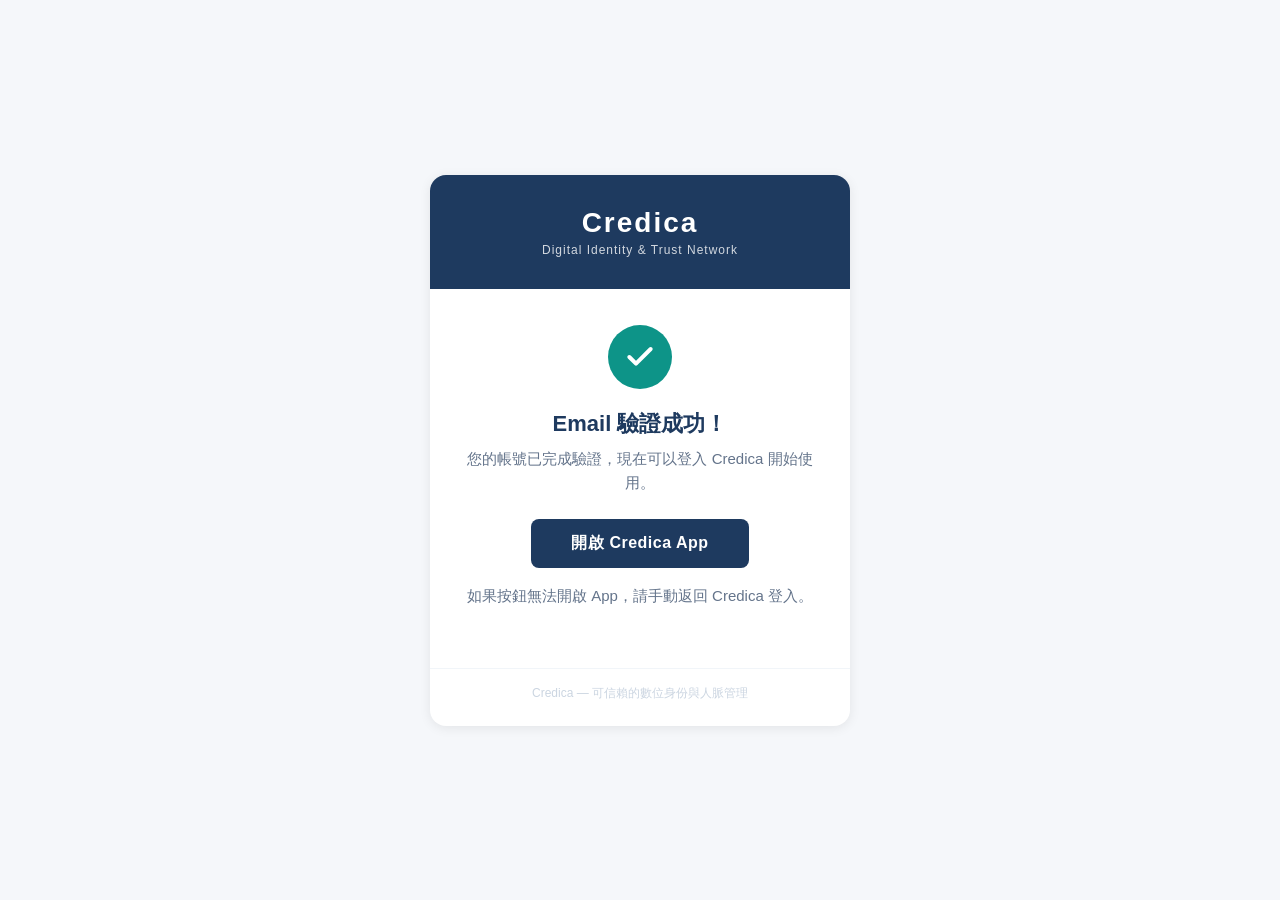
==== auth/index.html @ 1390ebeb "feat: add email verification success page Add /auth/verified page that shows confirmation message af" ====
<!DOCTYPE html>
<html lang="zh-TW">
<head>
  <meta charset="UTF-8">
  <meta name="viewport" content="width=device-width, initial-scale=1.0">
  <title>Credica — 驗證成功</title>
  <style>
    * { margin: 0; padding: 0; box-sizing: border-box; }
    body {
      font-family: -apple-system, BlinkMacSystemFont, 'Segoe UI', Roboto, sans-serif;
      background-color: #f5f7fa;
      display: flex;
      align-items: center;
      justify-content: center;
      min-height: 100vh;
      padding: 24px;
    }
    .card {
      background: #fff;
      border-radius: 16px;
      box-shadow: 0 2px 12px rgba(0,0,0,0.08);
      max-width: 420px;
      width: 100%;
      overflow: hidden;
      text-align: center;
    }
    .header {
      background-color: #1E3A5F;
      padding: 32px 24px;
    }
    .header h1 {
      color: #fff;
      font-size: 28px;
      font-weight: 700;
      letter-spacing: 2px;
    }
    .header p {
      color: rgba(255,255,255,0.8);
      font-size: 12px;
      margin-top: 4px;
      letter-spacing: 1px;
    }
    .body {
      padding: 36px 32px;
    }
    .check-icon {
      width: 64px;
      height: 64px;
      background-color: #0D9488;
      border-radius: 50%;
      display: flex;
      align-items: center;
      justify-content: center;
      margin: 0 auto 20px;
    }
    .check-icon svg {
      width: 32px;
      height: 32px;
      fill: none;
      stroke: #fff;
      stroke-width: 3;
      stroke-linecap: round;
      stroke-linejoin: round;
    }
    .body h2 {
      font-size: 22px;
      font-weight: 600;
      color: #1E3A5F;
      margin-bottom: 8px;
    }
    .body p {
      font-size: 15px;
      color: #64748b;
      line-height: 1.6;
      margin-bottom: 24px;
    }
    .open-app-btn {
      display: inline-block;
      background-color: #1E3A5F;
      color: #fff;
      text-decoration: none;
      font-size: 16px;
      font-weight: 600;
      padding: 14px 40px;
      border-radius: 8px;
      letter-spacing: 0.5px;
      transition: opacity 0.2s;
    }
    .open-app-btn:hover { opacity: 0.9; }
    .hint {
      font-size: 13px;
      color: #94a3b8;
      margin-top: 16px;
    }
    .footer {
      padding: 16px 32px 24px;
      border-top: 1px solid #f1f5f9;
      font-size: 12px;
      color: #cbd5e1;
    }
  </style>
</head>
<body>
  <div class="card">
    <div class="header">
      <h1>Credica</h1>
      <p>Digital Identity & Trust Network</p>
    </div>
    <div class="body">
      <div class="check-icon">
        <svg viewBox="0 0 24 24"><polyline points="20 6 9 17 4 12"/></svg>
      </div>
      <h2>Email 驗證成功！</h2>
      <p>您的帳號已完成驗證，現在可以登入 Credica 開始使用。</p>
      <a class="open-app-btn" href="io.supabase.credica://login-callback/">開啟 Credica App</a>
      <p class="hint">如果按鈕無法開啟 App，請手動返回 Credica 登入。</p>
    </div>
    <div class="footer">
      Credica — 可信賴的數位身份與人脈管理
    </div>
  </div>
</body>
</html>
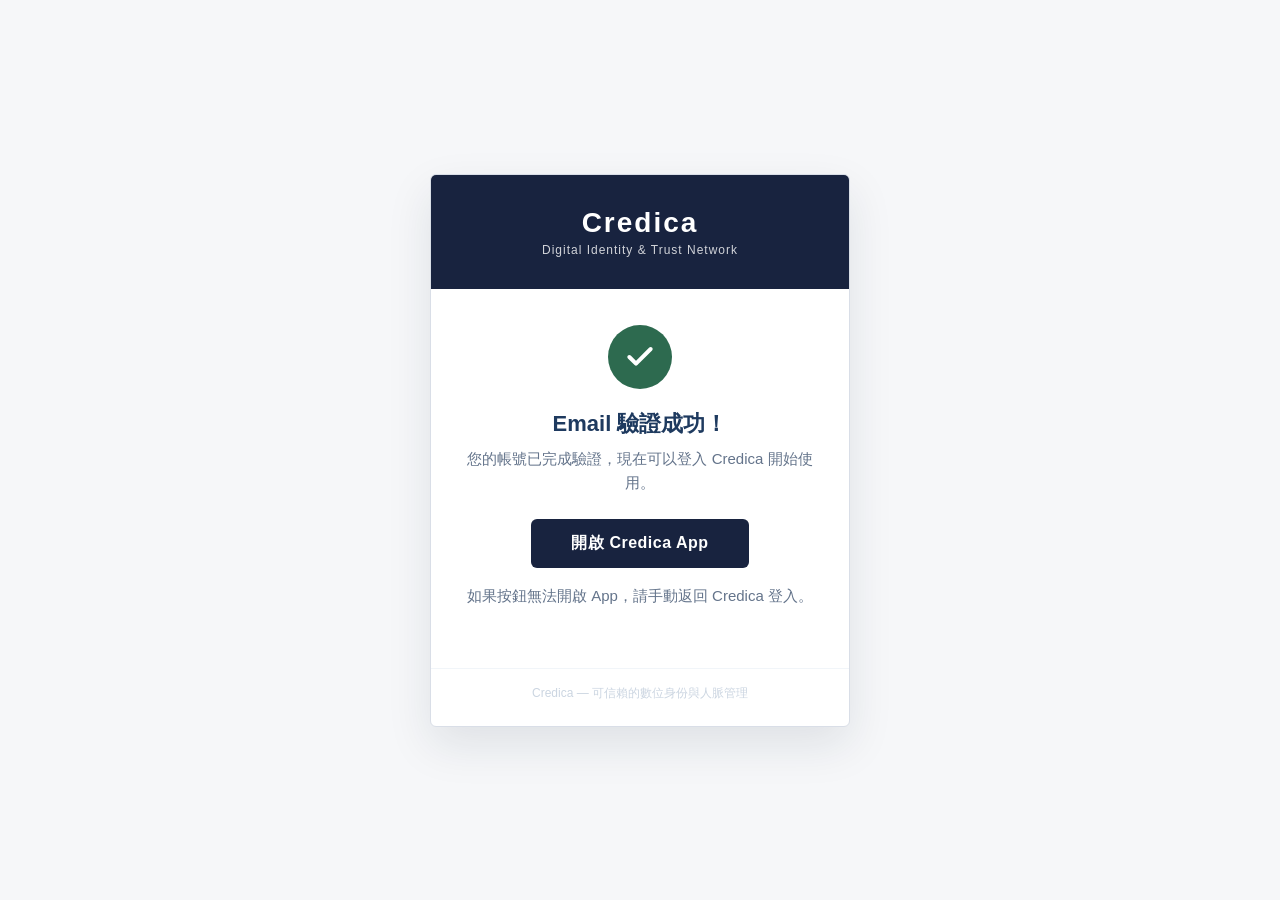
==== commit f60429da: "redesign(site): unify branded experience across pages" ====
--- a/auth/index.html
+++ b/auth/index.html
@@ -99,6 +99,7 @@
       color: #cbd5e1;
     }
   </style>
+  <link rel="stylesheet" href="../status-page.css">
 </head>
 <body>
   <div class="card">
--- a/status-page.css
+++ b/status-page.css
@@ -0,0 +1 @@
+:root{--status-ink:#18233f;--status-paper:#f6f7f9;--status-green:#2d6a4f;--status-line:#d9dee7}body{color:var(--status-ink)!important;background:var(--status-paper)!important}.card{border:1px solid var(--status-line)!important;border-radius:6px!important;box-shadow:0 18px 45px rgba(24,35,63,.1)!important}.header{background:var(--status-ink)!important}.logo{border-radius:6px!important}.btn,.open-app-btn,button,input,.alert,.code-pill,.scene{border-radius:6px!important}.btn-primary,.btn,.open-app-btn{background-color:var(--status-ink)!important}.check-icon{background:var(--status-green)!important}.eyebrow{color:var(--status-green)!important;text-transform:uppercase;letter-spacing:.12em!important}.code-pill{color:var(--status-ink)!important;background:#eef0f4!important}.spinner{border-top-color:var(--status-green)!important}a.link{color:var(--status-green)!important}@media(max-width:520px){body{padding:16px!important}.card{max-width:100%!important}.body{padding:28px 22px!important}}
